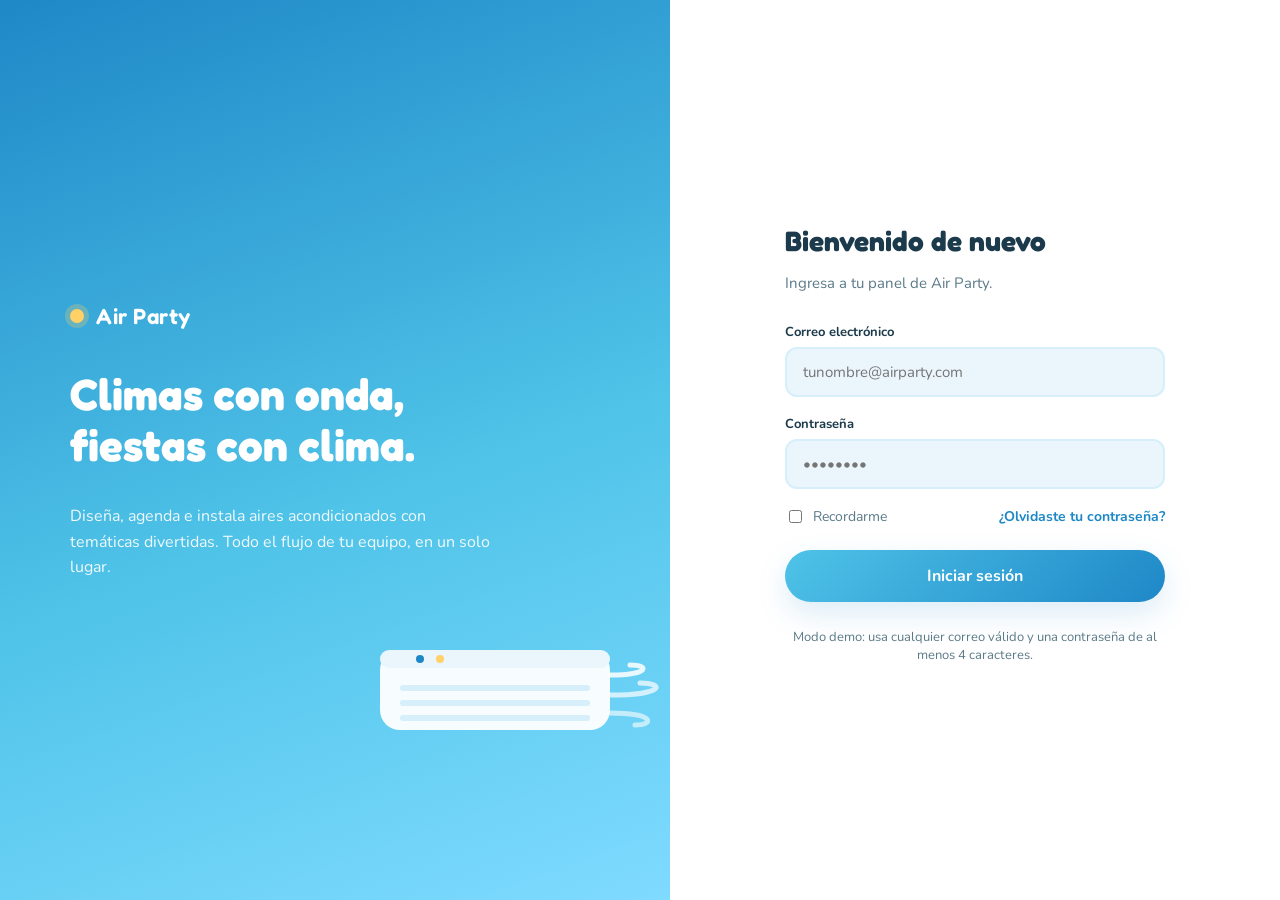
==== index.html @ 2f279ef0 "Primer commit" ====
<!DOCTYPE html>
<html lang="es">
<head>
<meta charset="UTF-8">
<meta name="viewport" content="width=device-width, initial-scale=1.0">
<title>Air Party — Iniciar sesión</title>
<link rel="stylesheet" href="css/style.css">
</head>
<body>

<div class="login-wrap">

  <!-- Panel izquierdo: identidad de marca -->
  <div class="login-hero">
    <div class="brand-mark">
      <div class="logo-dot"></div>
      <span>Air Party</span>
    </div>

    <h1>Climas con onda,<br>fiestas con clima.</h1>
    <p>Diseña, agenda e instala aires acondicionados con temáticas divertidas. Todo el flujo de tu equipo, en un solo lugar.</p>

    <!-- Ilustración firma: AC soplando confeti -->
    <svg class="hero-illustration" viewBox="0 0 420 420" xmlns="http://www.w3.org/2000/svg">
      <!-- equipo de aire acondicionado -->
      <rect x="90" y="150" width="230" height="80" rx="20" fill="#ffffff" opacity="0.95"/>
      <rect x="90" y="150" width="230" height="18" rx="9" fill="#EAF6FC"/>
      <circle cx="130" cy="159" r="4" fill="#1E88C7"/>
      <circle cx="150" cy="159" r="4" fill="#FFD166"/>
      <!-- rejillas -->
      <rect x="110" y="185" width="190" height="6" rx="3" fill="#D6EFFA"/>
      <rect x="110" y="200" width="190" height="6" rx="3" fill="#D6EFFA"/>
      <rect x="110" y="215" width="190" height="6" rx="3" fill="#D6EFFA"/>

      <!-- ráfagas de viento -->
      <path d="M320 175 C 360 175, 360 165, 340 165" stroke="#ffffff" stroke-width="5" fill="none" stroke-linecap="round" opacity=".85"/>
      <path d="M320 195 C 375 195, 375 183, 350 183" stroke="#ffffff" stroke-width="5" fill="none" stroke-linecap="round" opacity=".7"/>
      <path d="M320 213 C 365 213, 365 225, 345 225" stroke="#ffffff" stroke-width="5" fill="none" stroke-linecap="round" opacity=".6"/>

      <!-- confeti animado -->
      <rect class="confetti" x="300" y="150" width="10" height="10" rx="2" fill="#FFD166" style="--dx:35px; animation-delay:.1s"/>
      <circle class="confetti" cx="330" cy="160" r="6" fill="#FF8A80" style="--dx:-20px; animation-delay:.8s"/>
      <rect class="confetti" x="350" y="200" width="8" height="8" rx="2" fill="#ffffff" style="--dx:25px; animation-delay:1.6s"/>
      <circle class="confetti" cx="315" cy="220" r="5" fill="#FFD166" style="--dx:-30px; animation-delay:2.2s"/>
      <rect class="confetti" x="360" y="170" width="9" height="9" rx="2" fill="#ffffff" style="--dx:15px; animation-delay:2.9s"/>
      <circle class="confetti" cx="290" cy="140" r="5" fill="#FF8A80" style="--dx:10px; animation-delay:3.4s"/>
    </svg>
  </div>

  <!-- Panel derecho: formulario -->
  <div class="login-panel">
    <form class="login-form" id="loginForm" novalidate>
      <h2>Bienvenido de nuevo</h2>
      <p class="sub">Ingresa a tu panel de Air Party.</p>

      <div class="error-msg" id="errorMsg">Correo o contraseña incorrectos. Intenta de nuevo.</div>

      <div class="field">
        <label for="email">Correo electrónico</label>
        <input type="email" id="email" placeholder="tunombre@airparty.com" required>
      </div>

      <div class="field">
        <label for="password">Contraseña</label>
        <input type="password" id="password" placeholder="••••••••" required>
      </div>

      <div class="row-between">
        <label class="remember">
          <input type="checkbox" id="remember" style="accent-color:#1E88C7;">
          Recordarme
        </label>
        <a href="#" class="link-muted" onclick="alert('Contacta a un administrador de Air Party para restablecer tu contraseña.'); return false;">¿Olvidaste tu contraseña?</a>
      </div>

      <button type="submit" class="btn btn-primary">Iniciar sesión</button>

      <p class="helper-note">
        Modo demo: usa cualquier correo válido y una contraseña de al menos 4 caracteres.
      </p>
    </form>
  </div>

</div>

<script src="js/app.js"></script>
</body>
</html>
---- css/style.css ----
/* ===================================================
   AIR PARTY — Identidad visual
   Celeste + blanco, tono divertido/fiesta
=================================================== */

@import url('https://fonts.googleapis.com/css2?family=Fredoka:wght@400;500;600;700&family=Nunito:wght@400;600;700;800&display=swap');

:root{
  --sky:        #4FC3E8;
  --sky-deep:   #1E88C7;
  --sky-pale:   #EAF6FC;
  --sky-mist:   #D6EFFA;
  --white:      #FFFFFF;
  --navy:       #1B3A4B;
  --navy-soft:  #5B7A88;
  --spark:      #FFD166;
  --coral:      #FF8A80;

  --radius-lg: 28px;
  --radius-md: 18px;
  --radius-sm: 12px;
  --shadow-soft: 0 12px 30px rgba(30, 136, 199, 0.15);
  --shadow-card: 0 6px 18px rgba(27, 58, 75, 0.08);
}

*{ box-sizing: border-box; }

html, body{
  margin:0; padding:0;
  font-family: 'Nunito', sans-serif;
  background: var(--sky-pale);
  color: var(--navy);
}

h1,h2,h3,h4,.brand{
  font-family: 'Fredoka', sans-serif;
  color: var(--navy);
  margin: 0;
}

a{ color: inherit; text-decoration: none; }

button{ font-family: 'Nunito', sans-serif; cursor: pointer; border: none; }

::selection{ background: var(--spark); color: var(--navy); }

/* ---------- Botones ---------- */
.btn{
  display:inline-flex; align-items:center; justify-content:center; gap:8px;
  padding: 13px 26px;
  border-radius: 999px;
  font-weight: 700;
  font-size: 15px;
  transition: transform .15s ease, box-shadow .15s ease, background .15s ease;
}
.btn-primary{
  background: linear-gradient(135deg, var(--sky) 0%, var(--sky-deep) 100%);
  color: var(--white);
  box-shadow: var(--shadow-soft);
}
.btn-primary:hover{ transform: translateY(-2px); box-shadow: 0 16px 30px rgba(30,136,199,.28); }
.btn-primary:active{ transform: translateY(0); }

.btn-ghost{
  background: var(--white);
  color: var(--sky-deep);
  border: 2px solid var(--sky-mist);
}
.btn-ghost:hover{ border-color: var(--sky); background: var(--sky-pale); }

.btn-spark{
  background: var(--spark);
  color: var(--navy);
}
.btn-spark:hover{ transform: translateY(-2px); box-shadow: 0 10px 20px rgba(255,209,102,.45); }

.btn-sm{ padding: 8px 16px; font-size: 13px; }

/* ---------- Utilidades de tarjeta ---------- */
.card{
  background: var(--white);
  border-radius: var(--radius-md);
  box-shadow: var(--shadow-card);
}

/* ===================================================
   LOGIN
=================================================== */
.login-wrap{
  min-height: 100vh;
  display: grid;
  grid-template-columns: 1.1fr 1fr;
}

.login-hero{
  position: relative;
  background: linear-gradient(160deg, var(--sky-deep) 0%, var(--sky) 55%, #7FDBFF 100%);
  overflow: hidden;
  display:flex; flex-direction:column; justify-content:center;
  padding: 60px 70px;
  color: var(--white);
}

.login-hero .brand-mark{
  display:flex; align-items:center; gap:12px; margin-bottom: 40px;
}
.login-hero .brand-mark .logo-dot{
  width:14px; height:14px; border-radius:50%;
  background: var(--spark);
  box-shadow: 0 0 0 5px rgba(255,209,102,.25);
}
.login-hero .brand-mark span{
  font-family:'Fredoka', sans-serif; font-size: 22px; font-weight:600; letter-spacing:.5px;
}

.login-hero h1{
  color: var(--white);
  font-size: 44px;
  line-height: 1.15;
  max-width: 480px;
  margin-bottom: 18px;
}
.login-hero p{
  max-width: 420px;
  font-size: 16px;
  opacity: .92;
  line-height: 1.6;
}

.hero-illustration{
  position: absolute;
  right: -40px; bottom: -20px;
  width: 420px; height: 420px;
  pointer-events:none;
}

/* Confeti flotante */
.confetti{
  position: absolute;
  opacity: 0;
  animation: drift 5.5s ease-in-out infinite;
}
@keyframes drift{
  0%   { transform: translateY(10px) rotate(0deg); opacity: 0; }
  15%  { opacity: 1; }
  100% { transform: translateY(-160px) translateX(var(--dx,20px)) rotate(240deg); opacity: 0; }
}

.login-panel{
  display:flex; align-items:center; justify-content:center;
  background: var(--white);
  padding: 40px;
}

.login-form{
  width: 100%;
  max-width: 380px;
}
.login-form h2{ font-size: 28px; margin-bottom:6px; }
.login-form .sub{ color: var(--navy-soft); margin-bottom: 30px; font-size:15px; }

.field{ margin-bottom: 18px; }
.field label{
  display:block; font-weight:700; font-size:13px; margin-bottom:6px; color: var(--navy);
}
.field input, .field select{
  width:100%;
  padding: 13px 16px;
  border-radius: var(--radius-sm);
  border: 2px solid var(--sky-mist);
  background: var(--sky-pale);
  font-size: 15px;
  font-family: 'Nunito', sans-serif;
  color: var(--navy);
  outline:none;
  transition: border-color .15s ease, background .15s ease;
}
.field input:focus, .field select:focus{
  border-color: var(--sky);
  background: var(--white);
}

.row-between{ display:flex; align-items:center; justify-content:space-between; margin-bottom:24px; font-size:14px; }
.remember{ display:flex; align-items:center; gap:8px; color: var(--navy-soft); }
.link-muted{ color: var(--sky-deep); font-weight:700; }

.login-form .btn-primary{ width:100%; padding:15px; font-size:16px; }

.error-msg{
  display:none;
  background:#FFE8E5; color:#C0392B; border-radius: var(--radius-sm);
  padding: 10px 14px; font-size: 13.5px; font-weight:700; margin-bottom:16px;
}

.helper-note{
  margin-top: 26px; text-align:center; font-size: 13px; color: var(--navy-soft);
}

@media (max-width: 900px){
  .login-wrap{ grid-template-columns: 1fr; }
  .login-hero{ padding: 40px 30px; min-height: 260px; }
  .login-hero h1{ font-size: 30px; }
  .hero-illustration{ display:none; }
}

/* ===================================================
   DASHBOARD
=================================================== */
.app-shell{ min-height:100vh; display:flex; flex-direction:column; }

.topbar{
  display:flex; align-items:center; justify-content:space-between;
  padding: 18px 36px;
  background: var(--white);
  box-shadow: 0 2px 12px rgba(27,58,75,.06);
  position: sticky; top:0; z-index: 20;
}
.topbar .brand-mark{ display:flex; align-items:center; gap:10px; }
.topbar .logo-dot{
  width:12px;height:12px;border-radius:50%;
  background: linear-gradient(135deg, var(--spark), var(--coral));
}
.topbar .brand-mark span{ font-family:'Fredoka',sans-serif; font-weight:600; font-size:20px; }

.topbar-right{ display:flex; align-items:center; gap:16px; }
.user-chip{
  display:flex; align-items:center; gap:10px;
  background: var(--sky-pale); padding: 6px 14px 6px 6px; border-radius: 999px;
  font-weight:700; font-size:14px;
}
.user-chip .avatar{
  width:32px;height:32px;border-radius:50%;
  background: linear-gradient(135deg, var(--sky), var(--sky-deep));
  display:flex; align-items:center; justify-content:center;
  color:#fff; font-size:14px; font-weight:800;
}

.tabbar{
  display:flex; gap:10px; padding: 20px 36px 0;
  flex-wrap: wrap;
}
.tab-btn{
  background: var(--white);
  border: 2px solid var(--sky-mist);
  color: var(--navy-soft);
  padding: 12px 22px;
  border-radius: 999px;
  font-weight: 800;
  font-size: 14.5px;
  display:flex; align-items:center; gap:8px;
  transition: all .15s ease;
}
.tab-btn:hover{ border-color: var(--sky); color: var(--sky-deep); }
.tab-btn.active{
  background: linear-gradient(135deg, var(--sky) 0%, var(--sky-deep) 100%);
  border-color: transparent;
  color: var(--white);
  box-shadow: var(--shadow-soft);
}

.view{
  display:none;
  padding: 28px 36px 60px;
  animation: fadeUp .35s ease;
}
.view.active{ display:block; }

@keyframes fadeUp{
  from{ opacity:0; transform: translateY(8px); }
  to{ opacity:1; transform: translateY(0); }
}

.view-header{ margin-bottom: 22px; }
.view-header h2{ font-size: 26px; margin-bottom:4px; }
.view-header p{ color: var(--navy-soft); font-size: 14.5px; }

/* ---------- AGENDA ---------- */
.agenda-grid{
  display:grid;
  grid-template-columns: 1.3fr 1fr;
  gap: 24px;
}
@media (max-width: 1000px){ .agenda-grid{ grid-template-columns: 1fr; } }

.calendar-card{ padding: 24px; }
.cal-head{
  display:flex; align-items:center; justify-content:space-between; margin-bottom: 18px;
}
.cal-head h3{ font-size:18px; }
.cal-nav{ display:flex; gap:6px; }
.cal-nav button{
  background: var(--sky-pale); color: var(--sky-deep);
  width:34px; height:34px; border-radius:10px; font-size:16px; font-weight:800;
}
.cal-nav button:hover{ background: var(--sky-mist); }

.cal-weekdays, .cal-days{
  display:grid; grid-template-columns: repeat(7, 1fr); gap: 6px;
}
.cal-weekdays div{
  text-align:center; font-size:12px; font-weight:800; color: var(--navy-soft); padding-bottom:8px;
}
.cal-day{
  aspect-ratio: 1;
  display:flex; align-items:center; justify-content:center;
  border-radius: 12px;
  font-size: 14px; font-weight:700;
  background: var(--sky-pale);
  color: var(--navy);
  position: relative;
  transition: background .15s ease;
}
.cal-day:hover{ background: var(--sky-mist); }
.cal-day.empty{ background: transparent; }
.cal-day.today{ box-shadow: inset 0 0 0 2px var(--sky-deep); }
.cal-day.has-event::after{
  content:''; position:absolute; bottom:6px; width:6px; height:6px; border-radius:50%;
  background: var(--coral);
}
.cal-day.selected{ background: linear-gradient(135deg, var(--sky), var(--sky-deep)); color:#fff; }

.agenda-form{ padding: 24px; }
.agenda-form h3{ font-size:18px; margin-bottom:16px; }

.events-list{ margin-top: 26px; }
.events-list h3{ font-size:16px; margin-bottom:14px; }
.event-item{
  display:flex; gap:14px; align-items:flex-start;
  background: var(--sky-pale);
  border-radius: var(--radius-sm);
  padding: 14px 16px;
  margin-bottom: 10px;
}
.event-item .dot{
  width:10px;height:10px;border-radius:50%; margin-top:5px;
  background: var(--sky-deep); flex-shrink:0;
}
.event-item .info strong{ display:block; font-size:14.5px; }
.event-item .info span{ font-size:13px; color: var(--navy-soft); }
.event-item .del{
  margin-left:auto; background:transparent; color:#C0392B; font-size:13px; font-weight:800;
}
.empty-note{ color: var(--navy-soft); font-size:14px; font-style:italic; padding: 10px 0; }

/* ---------- DISEÑOS ---------- */
.designs-grid{
  display:grid; grid-template-columns: repeat(auto-fill, minmax(240px, 1fr));
  gap: 20px;
}
.design-card{
  border-radius: var(--radius-md);
  overflow:hidden;
  background: var(--white);
  box-shadow: var(--shadow-card);
  transition: transform .18s ease, box-shadow .18s ease;
  border: 3px solid transparent;
}
.design-card:hover{ transform: translateY(-4px); box-shadow: 0 14px 26px rgba(27,58,75,.14); }
.design-card.favorito{ border-color: var(--spark); }

.design-preview{
  height: 130px;
  display:flex; align-items:center; justify-content:center;
  font-size: 46px;
  position:relative;
}
.design-body{ padding: 16px 18px 20px; }
.design-body h4{ font-size:16px; margin-bottom:4px; }
.design-body p{ font-size:13px; color: var(--navy-soft); margin:0 0 14px; line-height:1.5; }
.design-actions{ display:flex; gap:8px; }

.customizer{
  margin-top: 28px;
  padding: 24px;
  display:none;
}
.customizer.active{ display:block; }
.customizer h3{ font-size:18px; margin-bottom: 4px; }
.customizer .sub{ color: var(--navy-soft); font-size:13.5px; margin-bottom:18px; }
.swatches{ display:flex; gap:10px; margin-bottom: 20px; flex-wrap:wrap; }
.swatch{
  width:38px; height:38px; border-radius:50%;
  border: 3px solid transparent;
  cursor:pointer;
}
.swatch.selected{ border-color: var(--navy); transform: scale(1.1); }
.customizer-preview{
  height: 160px; border-radius: var(--radius-md);
  display:flex; align-items:center; justify-content:center;
  font-size: 60px; margin-bottom: 18px;
  transition: background .2s ease;
}

/* ---------- INSTALACIÓN ---------- */
.install-grid{
  display:grid; grid-template-columns: 1fr 1.3fr; gap: 24px;
}
@media (max-width: 1000px){ .install-grid{ grid-template-columns: 1fr; } }
.install-form{ padding:24px; }
.install-form h3{ font-size:18px; margin-bottom:16px; }
.form-row{ display:grid; grid-template-columns: 1fr 1fr; gap: 14px; }
@media (max-width:560px){ .form-row{ grid-template-columns: 1fr; } }

.install-table-card{ padding: 24px; }
.install-table-card h3{ font-size:18px; margin-bottom:16px; }
table{ width:100%; border-collapse: collapse; font-size:13.5px; }
th{
  text-align:left; padding: 10px 12px; color: var(--navy-soft); font-size:12px;
  text-transform: uppercase; letter-spacing:.4px; border-bottom: 2px solid var(--sky-pale);
}
td{ padding: 12px; border-bottom: 1px solid var(--sky-pale); vertical-align: middle; }
.badge{
  padding: 5px 12px; border-radius: 999px; font-size:11.5px; font-weight:800;
  display:inline-block;
}
.badge-pendiente{ background:#FFF3D6; color:#9A6B00; }
.badge-confirmada{ background:#D9F0FF; color: var(--sky-deep); }
.badge-completada{ background:#DEF7E4; color:#1E7B3C; }
.badge{ cursor:pointer; }
.table-empty{ text-align:center; color: var(--navy-soft); padding: 30px 0; font-style: italic; }

.toast{
  position: fixed; bottom: 26px; left: 50%; transform: translateX(-50%) translateY(20px);
  background: var(--navy); color:#fff; padding: 13px 24px; border-radius: 999px;
  font-weight:700; font-size:14px; opacity:0; pointer-events:none;
  transition: all .3s ease; z-index: 100;
  box-shadow: 0 10px 24px rgba(0,0,0,.2);
}
.toast.show{ opacity:1; transform: translateX(-50%) translateY(0); }
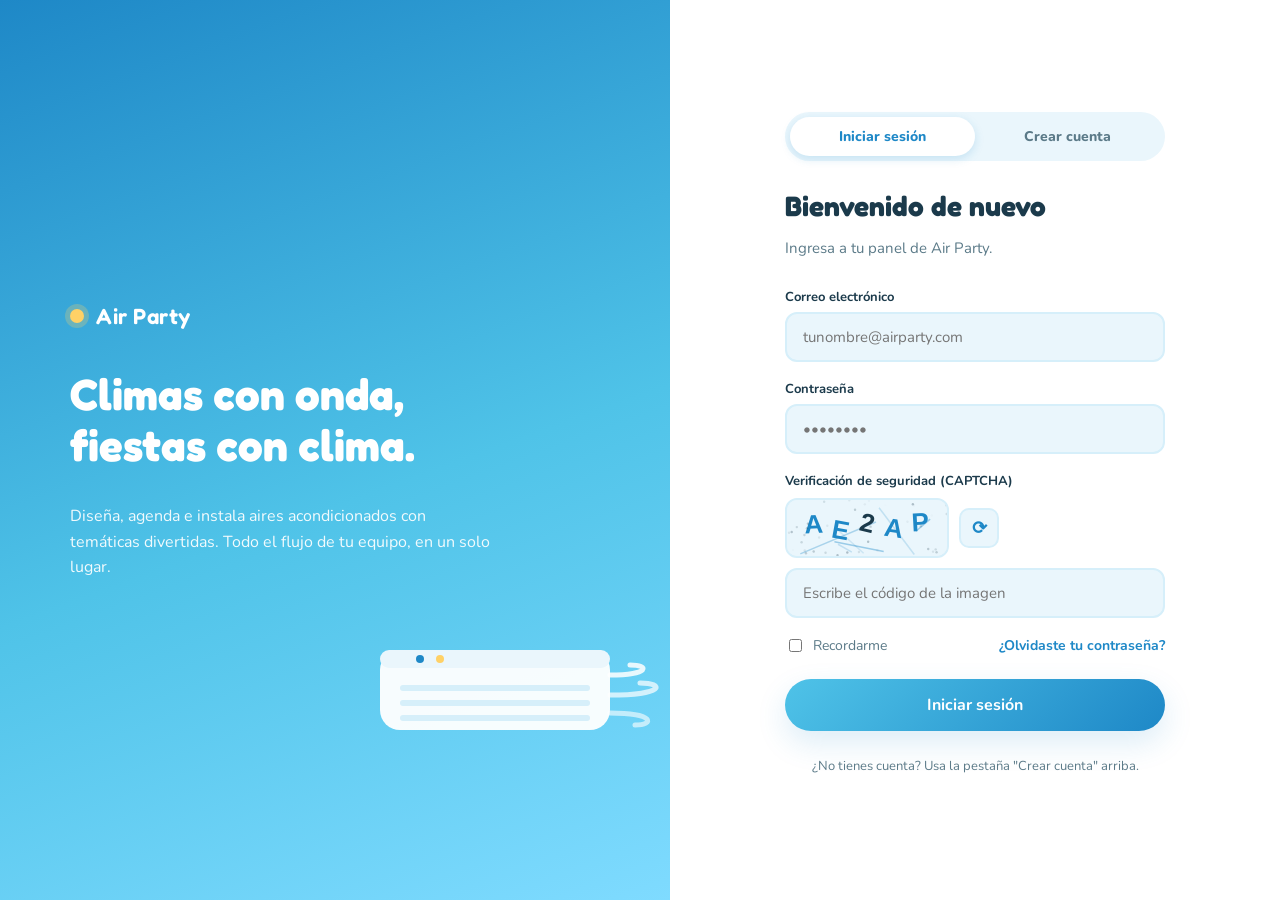
==== commit 76ea9a55: "inicio 2" ====
--- a/index.html
+++ b/index.html
@@ -4,7 +4,7 @@
 <meta charset="UTF-8">
 <meta name="viewport" content="width=device-width, initial-scale=1.0">
 <title>Air Party — Iniciar sesión</title>
-<link rel="stylesheet" href="css/style.css">
+<link rel="stylesheet" href="style.css">
 </head>
 <body>
 
@@ -49,40 +49,99 @@
 
   <!-- Panel derecho: formulario -->
   <div class="login-panel">
-    <form class="login-form" id="loginForm" novalidate>
-      <h2>Bienvenido de nuevo</h2>
-      <p class="sub">Ingresa a tu panel de Air Party.</p>
+    <div class="login-form">
 
-      <div class="error-msg" id="errorMsg">Correo o contraseña incorrectos. Intenta de nuevo.</div>
-
-      <div class="field">
-        <label for="email">Correo electrónico</label>
-        <input type="email" id="email" placeholder="tunombre@airparty.com" required>
+      <!-- Selector Iniciar sesión / Crear cuenta -->
+      <div class="auth-switch">
+        <button type="button" class="auth-switch-btn active" id="btnModoLogin" onclick="cambiarModoAuth('login')">Iniciar sesión</button>
+        <button type="button" class="auth-switch-btn" id="btnModoRegistro" onclick="cambiarModoAuth('registro')">Crear cuenta</button>
       </div>
 
-      <div class="field">
-        <label for="password">Contraseña</label>
-        <input type="password" id="password" placeholder="••••••••" required>
-      </div>
+      <!-- ===== FORMULARIO: INICIAR SESIÓN ===== -->
+      <form id="loginForm" novalidate>
+        <h2>Bienvenido de nuevo</h2>
+        <p class="sub">Ingresa a tu panel de Air Party.</p>
 
-      <div class="row-between">
-        <label class="remember">
-          <input type="checkbox" id="remember" style="accent-color:#1E88C7;">
-          Recordarme
-        </label>
-        <a href="#" class="link-muted" onclick="alert('Contacta a un administrador de Air Party para restablecer tu contraseña.'); return false;">¿Olvidaste tu contraseña?</a>
-      </div>
+        <div class="error-msg" id="errorMsg">Correo o contraseña incorrectos. Intenta de nuevo.</div>
 
-      <button type="submit" class="btn btn-primary">Iniciar sesión</button>
+        <div class="field">
+          <label for="email">Correo electrónico</label>
+          <input type="email" id="email" placeholder="tunombre@airparty.com" required autocomplete="username">
+        </div>
 
-      <p class="helper-note">
-        Modo demo: usa cualquier correo válido y una contraseña de al menos 4 caracteres.
-      </p>
-    </form>
+        <div class="field">
+          <label for="password">Contraseña</label>
+          <input type="password" id="password" placeholder="••••••••" required autocomplete="current-password">
+        </div>
+
+        <div class="field captcha-field">
+          <label>Verificación de seguridad (CAPTCHA)</label>
+          <div class="captcha-box">
+            <canvas id="captchaCanvas" width="160" height="56"></canvas>
+            <button type="button" class="captcha-refresh" onclick="generarCaptcha('login')" title="Generar otro código">⟳</button>
+          </div>
+          <input type="text" id="captchaInput" placeholder="Escribe el código de la imagen" autocomplete="off">
+        </div>
+
+        <div class="row-between">
+          <label class="remember">
+            <input type="checkbox" id="remember" style="accent-color:#1E88C7;">
+            Recordarme
+          </label>
+          <a href="#" class="link-muted" onclick="alert('Contacta a un administrador de Air Party para restablecer tu contraseña.'); return false;">¿Olvidaste tu contraseña?</a>
+        </div>
+
+        <button type="submit" class="btn btn-primary">Iniciar sesión</button>
+
+        <p class="helper-note">
+          ¿No tienes cuenta? Usa la pestaña "Crear cuenta" arriba.
+        </p>
+      </form>
+
+      <!-- ===== FORMULARIO: CREAR CUENTA ===== -->
+      <form id="registroForm" novalidate style="display:none;">
+        <h2>Crear cuenta</h2>
+        <p class="sub">Regístrate para acceder al panel de Air Party.</p>
+
+        <div class="error-msg" id="errorMsgRegistro">Revisa los datos marcados.</div>
+        <div class="success-msg" id="successMsgRegistro">Cuenta creada. Ahora puedes iniciar sesión.</div>
+
+        <div class="field">
+          <label for="regNombre">Nombre</label>
+          <input type="text" id="regNombre" placeholder="Tu nombre" required autocomplete="name">
+        </div>
+
+        <div class="field">
+          <label for="regEmail">Correo electrónico</label>
+          <input type="email" id="regEmail" placeholder="tunombre@airparty.com" required autocomplete="username">
+        </div>
+
+        <div class="field">
+          <label for="regPassword">Contraseña</label>
+          <input type="password" id="regPassword" placeholder="Mínimo 4 caracteres" required autocomplete="new-password">
+        </div>
+
+        <div class="field captcha-field">
+          <label>Verificación de seguridad (CAPTCHA)</label>
+          <div class="captcha-box">
+            <canvas id="captchaCanvasReg" width="160" height="56"></canvas>
+            <button type="button" class="captcha-refresh" onclick="generarCaptcha('registro')" title="Generar otro código">⟳</button>
+          </div>
+          <input type="text" id="captchaInputReg" placeholder="Escribe el código de la imagen" autocomplete="off">
+        </div>
+
+        <button type="submit" class="btn btn-primary">Crear cuenta</button>
+
+        <p class="helper-note">
+          Tu contraseña se guarda con hash SHA-256, nunca en texto plano.
+        </p>
+      </form>
+
+    </div>
   </div>
 
 </div>
 
-<script src="js/app.js"></script>
+<script src="app.js"></script>
 </body>
 </html>
--- a/style.css
+++ b/style.css
@@ -0,0 +1,570 @@
+/* ===================================================
+   AIR PARTY — Identidad visual
+   Celeste + blanco, tono divertido/fiesta
+=================================================== */
+
+@import url('https://fonts.googleapis.com/css2?family=Fredoka:wght@400;500;600;700&family=Nunito:wght@400;600;700;800&display=swap');
+
+:root{
+  --sky:        #4FC3E8;
+  --sky-deep:   #1E88C7;
+  --sky-pale:   #EAF6FC;
+  --sky-mist:   #D6EFFA;
+  --white:      #FFFFFF;
+  --navy:       #1B3A4B;
+  --navy-soft:  #5B7A88;
+  --spark:      #FFD166;
+  --coral:      #FF8A80;
+
+  --radius-lg: 28px;
+  --radius-md: 18px;
+  --radius-sm: 12px;
+  --shadow-soft: 0 12px 30px rgba(30, 136, 199, 0.15);
+  --shadow-card: 0 6px 18px rgba(27, 58, 75, 0.08);
+}
+
+*{ box-sizing: border-box; }
+
+html, body{
+  margin:0; padding:0;
+  font-family: 'Nunito', sans-serif;
+  background: var(--sky-pale);
+  color: var(--navy);
+}
+
+h1,h2,h3,h4,.brand{
+  font-family: 'Fredoka', sans-serif;
+  color: var(--navy);
+  margin: 0;
+}
+
+a{ color: inherit; text-decoration: none; }
+
+button{ font-family: 'Nunito', sans-serif; cursor: pointer; border: none; }
+
+::selection{ background: var(--spark); color: var(--navy); }
+
+/* ---------- Botones ---------- */
+.btn{
+  display:inline-flex; align-items:center; justify-content:center; gap:8px;
+  padding: 13px 26px;
+  border-radius: 999px;
+  font-weight: 700;
+  font-size: 15px;
+  transition: transform .15s ease, box-shadow .15s ease, background .15s ease;
+}
+.btn-primary{
+  background: linear-gradient(135deg, var(--sky) 0%, var(--sky-deep) 100%);
+  color: var(--white);
+  box-shadow: var(--shadow-soft);
+}
+.btn-primary:hover{ transform: translateY(-2px); box-shadow: 0 16px 30px rgba(30,136,199,.28); }
+.btn-primary:active{ transform: translateY(0); }
+
+.btn-ghost{
+  background: var(--white);
+  color: var(--sky-deep);
+  border: 2px solid var(--sky-mist);
+}
+.btn-ghost:hover{ border-color: var(--sky); background: var(--sky-pale); }
+
+.btn-spark{
+  background: var(--spark);
+  color: var(--navy);
+}
+.btn-spark:hover{ transform: translateY(-2px); box-shadow: 0 10px 20px rgba(255,209,102,.45); }
+
+.btn-sm{ padding: 8px 16px; font-size: 13px; }
+
+/* ---------- Utilidades de tarjeta ---------- */
+.card{
+  background: var(--white);
+  border-radius: var(--radius-md);
+  box-shadow: var(--shadow-card);
+}
+
+/* ===================================================
+   LOGIN
+=================================================== */
+.login-wrap{
+  min-height: 100vh;
+  display: grid;
+  grid-template-columns: 1.1fr 1fr;
+}
+
+.login-hero{
+  position: relative;
+  background: linear-gradient(160deg, var(--sky-deep) 0%, var(--sky) 55%, #7FDBFF 100%);
+  overflow: hidden;
+  display:flex; flex-direction:column; justify-content:center;
+  padding: 60px 70px;
+  color: var(--white);
+}
+
+.login-hero .brand-mark{
+  display:flex; align-items:center; gap:12px; margin-bottom: 40px;
+}
+.login-hero .brand-mark .logo-dot{
+  width:14px; height:14px; border-radius:50%;
+  background: var(--spark);
+  box-shadow: 0 0 0 5px rgba(255,209,102,.25);
+}
+.login-hero .brand-mark span{
+  font-family:'Fredoka', sans-serif; font-size: 22px; font-weight:600; letter-spacing:.5px;
+}
+
+.login-hero h1{
+  color: var(--white);
+  font-size: 44px;
+  line-height: 1.15;
+  max-width: 480px;
+  margin-bottom: 18px;
+}
+.login-hero p{
+  max-width: 420px;
+  font-size: 16px;
+  opacity: .92;
+  line-height: 1.6;
+}
+
+.hero-illustration{
+  position: absolute;
+  right: -40px; bottom: -20px;
+  width: 420px; height: 420px;
+  pointer-events:none;
+}
+
+/* Confeti flotante */
+.confetti{
+  position: absolute;
+  opacity: 0;
+  animation: drift 5.5s ease-in-out infinite;
+}
+@keyframes drift{
+  0%   { transform: translateY(10px) rotate(0deg); opacity: 0; }
+  15%  { opacity: 1; }
+  100% { transform: translateY(-160px) translateX(var(--dx,20px)) rotate(240deg); opacity: 0; }
+}
+
+.login-panel{
+  display:flex; align-items:center; justify-content:center;
+  background: var(--white);
+  padding: 40px;
+}
+
+.login-form{
+  width: 100%;
+  max-width: 380px;
+}
+.login-form h2{ font-size: 28px; margin-bottom:6px; }
+.login-form .sub{ color: var(--navy-soft); margin-bottom: 30px; font-size:15px; }
+
+.field{ margin-bottom: 18px; }
+.field label{
+  display:block; font-weight:700; font-size:13px; margin-bottom:6px; color: var(--navy);
+}
+.field input, .field select{
+  width:100%;
+  padding: 13px 16px;
+  border-radius: var(--radius-sm);
+  border: 2px solid var(--sky-mist);
+  background: var(--sky-pale);
+  font-size: 15px;
+  font-family: 'Nunito', sans-serif;
+  color: var(--navy);
+  outline:none;
+  transition: border-color .15s ease, background .15s ease;
+}
+.field input:focus, .field select:focus{
+  border-color: var(--sky);
+  background: var(--white);
+}
+
+.row-between{ display:flex; align-items:center; justify-content:space-between; margin-bottom:24px; font-size:14px; }
+.remember{ display:flex; align-items:center; gap:8px; color: var(--navy-soft); }
+.link-muted{ color: var(--sky-deep); font-weight:700; }
+
+.login-form .btn-primary{ width:100%; padding:15px; font-size:16px; }
+
+.error-msg{
+  display:none;
+  background:#FFE8E5; color:#C0392B; border-radius: var(--radius-sm);
+  padding: 10px 14px; font-size: 13.5px; font-weight:700; margin-bottom:16px;
+}
+
+.helper-note{
+  margin-top: 26px; text-align:center; font-size: 13px; color: var(--navy-soft);
+}
+
+@media (max-width: 900px){
+  .login-wrap{ grid-template-columns: 1fr; }
+  .login-hero{ padding: 40px 30px; min-height: 260px; }
+  .login-hero h1{ font-size: 30px; }
+  .hero-illustration{ display:none; }
+}
+
+/* ===================================================
+   DASHBOARD
+=================================================== */
+.app-shell{ min-height:100vh; display:flex; flex-direction:column; }
+
+.topbar{
+  display:flex; align-items:center; justify-content:space-between;
+  padding: 18px 36px;
+  background: var(--white);
+  box-shadow: 0 2px 12px rgba(27,58,75,.06);
+  position: sticky; top:0; z-index: 20;
+}
+.topbar .brand-mark{ display:flex; align-items:center; gap:10px; }
+.topbar .logo-dot{
+  width:12px;height:12px;border-radius:50%;
+  background: linear-gradient(135deg, var(--spark), var(--coral));
+}
+.topbar .brand-mark span{ font-family:'Fredoka',sans-serif; font-weight:600; font-size:20px; }
+
+.topbar-right{ display:flex; align-items:center; gap:16px; }
+.user-chip{
+  display:flex; align-items:center; gap:10px;
+  background: var(--sky-pale); padding: 6px 14px 6px 6px; border-radius: 999px;
+  font-weight:700; font-size:14px;
+}
+.user-chip .avatar{
+  width:32px;height:32px;border-radius:50%;
+  background: linear-gradient(135deg, var(--sky), var(--sky-deep));
+  display:flex; align-items:center; justify-content:center;
+  color:#fff; font-size:14px; font-weight:800;
+}
+
+.tabbar{
+  display:flex; gap:10px; padding: 20px 36px 0;
+  flex-wrap: wrap;
+}
+.tab-btn{
+  background: var(--white);
+  border: 2px solid var(--sky-mist);
+  color: var(--navy-soft);
+  padding: 12px 22px;
+  border-radius: 999px;
+  font-weight: 800;
+  font-size: 14.5px;
+  display:flex; align-items:center; gap:8px;
+  transition: all .15s ease;
+}
+.tab-btn:hover{ border-color: var(--sky); color: var(--sky-deep); }
+.tab-btn.active{
+  background: linear-gradient(135deg, var(--sky) 0%, var(--sky-deep) 100%);
+  border-color: transparent;
+  color: var(--white);
+  box-shadow: var(--shadow-soft);
+}
+
+.view{
+  display:none;
+  padding: 28px 36px 60px;
+  animation: fadeUp .35s ease;
+}
+.view.active{ display:block; }
+
+@keyframes fadeUp{
+  from{ opacity:0; transform: translateY(8px); }
+  to{ opacity:1; transform: translateY(0); }
+}
+
+.view-header{ margin-bottom: 22px; }
+.view-header h2{ font-size: 26px; margin-bottom:4px; }
+.view-header p{ color: var(--navy-soft); font-size: 14.5px; }
+
+/* ---------- AGENDA ---------- */
+.agenda-grid{
+  display:grid;
+  grid-template-columns: 1.3fr 1fr;
+  gap: 24px;
+}
+@media (max-width: 1000px){ .agenda-grid{ grid-template-columns: 1fr; } }
+
+.calendar-card{ padding: 24px; }
+.cal-head{
+  display:flex; align-items:center; justify-content:space-between; margin-bottom: 18px;
+}
+.cal-head h3{ font-size:18px; }
+.cal-nav{ display:flex; gap:6px; }
+.cal-nav button{
+  background: var(--sky-pale); color: var(--sky-deep);
+  width:34px; height:34px; border-radius:10px; font-size:16px; font-weight:800;
+}
+.cal-nav button:hover{ background: var(--sky-mist); }
+
+.cal-weekdays, .cal-days{
+  display:grid; grid-template-columns: repeat(7, 1fr); gap: 6px;
+}
+.cal-weekdays div{
+  text-align:center; font-size:12px; font-weight:800; color: var(--navy-soft); padding-bottom:8px;
+}
+.cal-day{
+  aspect-ratio: 1;
+  display:flex; align-items:center; justify-content:center;
+  border-radius: 12px;
+  font-size: 14px; font-weight:700;
+  background: var(--sky-pale);
+  color: var(--navy);
+  position: relative;
+  transition: background .15s ease;
+}
+.cal-day:hover{ background: var(--sky-mist); }
+.cal-day.empty{ background: transparent; }
+.cal-day.today{ box-shadow: inset 0 0 0 2px var(--sky-deep); }
+.cal-day.has-event::after{
+  content:''; position:absolute; bottom:6px; width:6px; height:6px; border-radius:50%;
+  background: var(--coral);
+}
+.cal-day.selected{ background: linear-gradient(135deg, var(--sky), var(--sky-deep)); color:#fff; }
+
+.agenda-form{ padding: 24px; }
+.agenda-form h3{ font-size:18px; margin-bottom:16px; }
+
+.events-list{ margin-top: 26px; }
+.events-list h3{ font-size:16px; margin-bottom:14px; }
+.event-item{
+  display:flex; gap:14px; align-items:flex-start;
+  background: var(--sky-pale);
+  border-radius: var(--radius-sm);
+  padding: 14px 16px;
+  margin-bottom: 10px;
+}
+.event-item .dot{
+  width:10px;height:10px;border-radius:50%; margin-top:5px;
+  background: var(--sky-deep); flex-shrink:0;
+}
+.event-item .info strong{ display:block; font-size:14.5px; }
+.event-item .info span{ font-size:13px; color: var(--navy-soft); }
+.event-item .del{
+  margin-left:auto; background:transparent; color:#C0392B; font-size:13px; font-weight:800;
+}
+.empty-note{ color: var(--navy-soft); font-size:14px; font-style:italic; padding: 10px 0; }
+
+/* ---------- DISEÑOS ---------- */
+.designs-grid{
+  display:grid; grid-template-columns: repeat(auto-fill, minmax(240px, 1fr));
+  gap: 20px;
+}
+.design-card{
+  border-radius: var(--radius-md);
+  overflow:hidden;
+  background: var(--white);
+  box-shadow: var(--shadow-card);
+  transition: transform .18s ease, box-shadow .18s ease;
+  border: 3px solid transparent;
+}
+.design-card:hover{ transform: translateY(-4px); box-shadow: 0 14px 26px rgba(27,58,75,.14); }
+.design-card.favorito{ border-color: var(--spark); }
+
+.design-preview{
+  height: 130px;
+  display:flex; align-items:center; justify-content:center;
+  font-size: 46px;
+  position:relative;
+}
+.design-body{ padding: 16px 18px 20px; }
+.design-body h4{ font-size:16px; margin-bottom:4px; }
+.design-body p{ font-size:13px; color: var(--navy-soft); margin:0 0 14px; line-height:1.5; }
+.design-actions{ display:flex; gap:8px; }
+
+.customizer{
+  margin-top: 28px;
+  padding: 24px;
+  display:none;
+}
+.customizer.active{ display:block; }
+.customizer h3{ font-size:18px; margin-bottom: 4px; }
+.customizer .sub{ color: var(--navy-soft); font-size:13.5px; margin-bottom:18px; }
+.swatches{ display:flex; gap:10px; margin-bottom: 20px; flex-wrap:wrap; }
+.swatch{
+  width:38px; height:38px; border-radius:50%;
+  border: 3px solid transparent;
+  cursor:pointer;
+}
+.swatch.selected{ border-color: var(--navy); transform: scale(1.1); }
+.customizer-preview{
+  height: 160px; border-radius: var(--radius-md);
+  display:flex; align-items:center; justify-content:center;
+  font-size: 60px; margin-bottom: 18px;
+  transition: background .2s ease;
+}
+
+/* ---------- INSTALACIÓN ---------- */
+.install-grid{
+  display:grid; grid-template-columns: 1fr 1.3fr; gap: 24px;
+}
+@media (max-width: 1000px){ .install-grid{ grid-template-columns: 1fr; } }
+.install-form{ padding:24px; }
+.install-form h3{ font-size:18px; margin-bottom:16px; }
+.form-row{ display:grid; grid-template-columns: 1fr 1fr; gap: 14px; }
+@media (max-width:560px){ .form-row{ grid-template-columns: 1fr; } }
+
+.install-table-card{ padding: 24px; }
+.install-table-card h3{ font-size:18px; margin-bottom:16px; }
+table{ width:100%; border-collapse: collapse; font-size:13.5px; }
+th{
+  text-align:left; padding: 10px 12px; color: var(--navy-soft); font-size:12px;
+  text-transform: uppercase; letter-spacing:.4px; border-bottom: 2px solid var(--sky-pale);
+}
+td{ padding: 12px; border-bottom: 1px solid var(--sky-pale); vertical-align: middle; }
+.badge{
+  padding: 5px 12px; border-radius: 999px; font-size:11.5px; font-weight:800;
+  display:inline-block;
+}
+.badge-pendiente{ background:#FFF3D6; color:#9A6B00; }
+.badge-confirmada{ background:#D9F0FF; color: var(--sky-deep); }
+.badge-completada{ background:#DEF7E4; color:#1E7B3C; }
+.badge{ cursor:pointer; }
+.table-empty{ text-align:center; color: var(--navy-soft); padding: 30px 0; font-style: italic; }
+
+.toast{
+  position: fixed; bottom: 26px; left: 50%; transform: translateX(-50%) translateY(20px);
+  background: var(--navy); color:#fff; padding: 13px 24px; border-radius: 999px;
+  font-weight:700; font-size:14px; opacity:0; pointer-events:none;
+  transition: all .3s ease; z-index: 100;
+  box-shadow: 0 10px 24px rgba(0,0,0,.2);
+}
+.toast.show{ opacity:1; transform: translateX(-50%) translateY(0); }
+
+/* ===================================================
+   AUTENTICACIÓN: switch login / registro
+=================================================== */
+.auth-switch{
+  display:flex; background: var(--sky-pale); border-radius: 999px; padding: 5px; margin-bottom: 28px;
+}
+.auth-switch-btn{
+  flex:1; padding: 10px 14px; border-radius: 999px; background: transparent;
+  font-weight: 800; font-size: 14px; color: var(--navy-soft);
+  transition: all .15s ease;
+}
+.auth-switch-btn.active{
+  background: var(--white); color: var(--sky-deep); box-shadow: 0 3px 10px rgba(30,136,199,.18);
+}
+
+.success-msg{
+  display:none;
+  background:#DEF7E4; color:#1E7B3C; border-radius: var(--radius-sm);
+  padding: 10px 14px; font-size: 13.5px; font-weight:700; margin-bottom:16px;
+}
+
+/* ---------- CAPTCHA ---------- */
+.captcha-field label{ margin-bottom:8px; }
+.captcha-box{
+  display:flex; align-items:center; gap:10px; margin-bottom:10px;
+}
+.captcha-box canvas{
+  border-radius: var(--radius-sm);
+  border: 2px solid var(--sky-mist);
+  background: var(--sky-pale);
+}
+.captcha-refresh{
+  width:40px; height:40px; border-radius: 10px;
+  background: var(--sky-pale); color: var(--sky-deep);
+  font-size: 18px; font-weight:800; flex-shrink:0;
+  border: 2px solid var(--sky-mist);
+}
+.captcha-refresh:hover{ background: var(--sky-mist); }
+
+/* ===================================================
+   NOTIFICACIONES (buenas prácticas: login, compra, etc.)
+=================================================== */
+.notif-container{
+  position: fixed; top: 20px; right: 20px; z-index: 200;
+  display:flex; flex-direction:column; gap:10px;
+  max-width: 340px;
+}
+.notif{
+  display:flex; gap:12px; align-items:flex-start;
+  background: var(--white);
+  border-radius: var(--radius-sm);
+  padding: 14px 16px;
+  box-shadow: 0 10px 26px rgba(27,58,75,.16);
+  border-left: 5px solid var(--sky-deep);
+  transform: translateX(120%);
+  transition: transform .35s ease;
+}
+.notif.show{ transform: translateX(0); }
+.notif.success{ border-left-color: #2FAE60; }
+.notif.error{ border-left-color: #E1543E; }
+.notif.info{ border-left-color: var(--sky-deep); }
+.notif .icon{ font-size: 20px; line-height:1; }
+.notif .txt strong{ display:block; font-size:14px; margin-bottom:2px; }
+.notif .txt span{ font-size:12.5px; color: var(--navy-soft); }
+
+/* ===================================================
+   MODAL DE PAGO SIMULADO (PayPal) + RECIBO
+=================================================== */
+.modal-overlay{
+  display:none;
+  position: fixed; inset:0; background: rgba(27,58,75,.45);
+  align-items:center; justify-content:center; z-index: 300; padding: 20px;
+}
+.modal-overlay.active{ display:flex; }
+.modal-box{
+  width: 100%; max-width: 420px;
+  padding: 28px;
+  max-height: 90vh; overflow-y:auto;
+}
+
+.paypal-header{ display:flex; align-items:center; justify-content:space-between; }
+.paypal-logo{ font-size:20px; color:#003087; font-family:'Nunito',sans-serif; font-weight:800; }
+.paypal-logo b{ color:#009cde; }
+.modo-sandbox{
+  font-size:11px; font-weight:800; color: var(--navy-soft);
+  background: var(--sky-pale); padding:4px 10px; border-radius:999px;
+}
+
+.pago-total{
+  display:flex; align-items:center; justify-content:space-between;
+  background: var(--sky-pale); border-radius: var(--radius-sm);
+  padding: 14px 18px; margin: 18px 0; font-weight:700;
+}
+.pago-total strong{ font-size:18px; color: var(--sky-deep); }
+
+.spinner{
+  width:46px; height:46px; border-radius:50%;
+  border: 5px solid var(--sky-mist); border-top-color: var(--sky-deep);
+  margin: 0 auto; animation: spin .8s linear infinite;
+}
+@keyframes spin{ to{ transform: rotate(360deg); } }
+
+.recibo{
+  border: 2px dashed var(--sky-mist);
+  border-radius: var(--radius-md);
+  padding: 22px;
+  position: relative;
+}
+.recibo h4{ font-size:17px; margin-bottom:2px; }
+.recibo .folio{ font-size:12px; color: var(--navy-soft); margin-bottom:16px; }
+.recibo-row{
+  display:flex; justify-content:space-between; font-size:13.5px; padding: 6px 0;
+  border-bottom: 1px solid var(--sky-pale);
+}
+.recibo-row span:first-child{ color: var(--navy-soft); }
+.recibo-row strong{ text-align:right; }
+
+.sello{
+  margin-top: 18px;
+  display:flex; align-items:center; gap:12px;
+  background: #DEF7E4; border-radius: var(--radius-sm);
+  padding: 12px 16px;
+}
+.sello .badge-check{
+  width:36px; height:36px; border-radius:50%;
+  background: #2FAE60; color:#fff; display:flex; align-items:center; justify-content:center;
+  font-size:18px; flex-shrink:0;
+}
+.sello .info strong{ display:block; font-size:13.5px; color:#1E7B3C; }
+.sello .info span{ font-size:11.5px; color:#1E7B3C; opacity:.85; word-break:break-all; }
+
+.recibo-note{
+  margin-top: 14px; font-size: 11px; color: var(--navy-soft); line-height:1.5; text-align:center;
+}
+
+@media print{
+  body *{ visibility: hidden; }
+  .recibo, .recibo *{ visibility: visible; }
+  .recibo{ position: absolute; top:0; left:0; width:100%; border-style:solid; }
+}
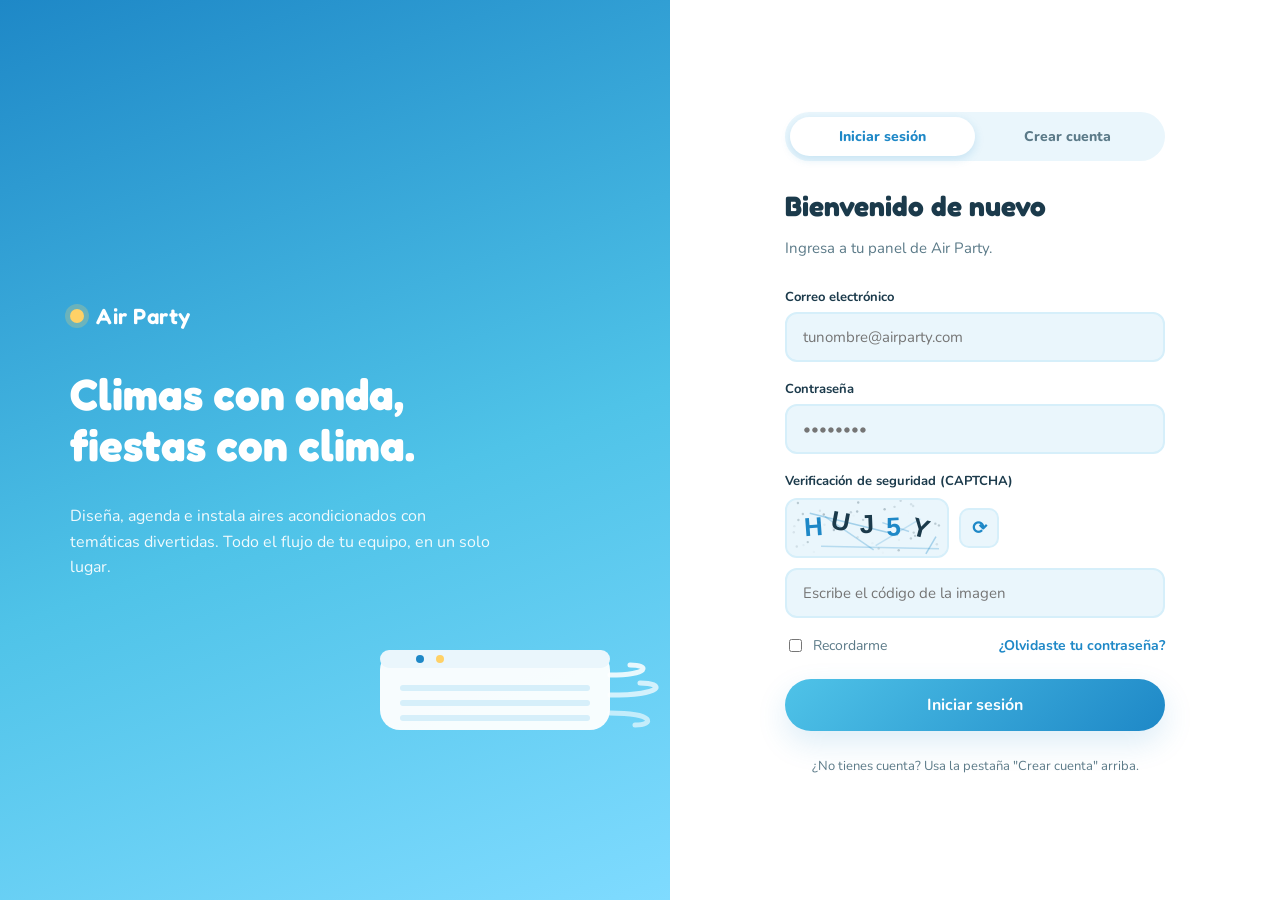
==== commit e8472ae2: "nuevo" ====
--- a/index.html
+++ b/index.html
@@ -144,4 +144,4 @@
 
 <script src="app.js"></script>
 </body>
-</html>
+</html>
--- a/style.css
+++ b/style.css
@@ -567,4 +567,4 @@
   body *{ visibility: hidden; }
   .recibo, .recibo *{ visibility: visible; }
   .recibo{ position: absolute; top:0; left:0; width:100%; border-style:solid; }
-}
+}
